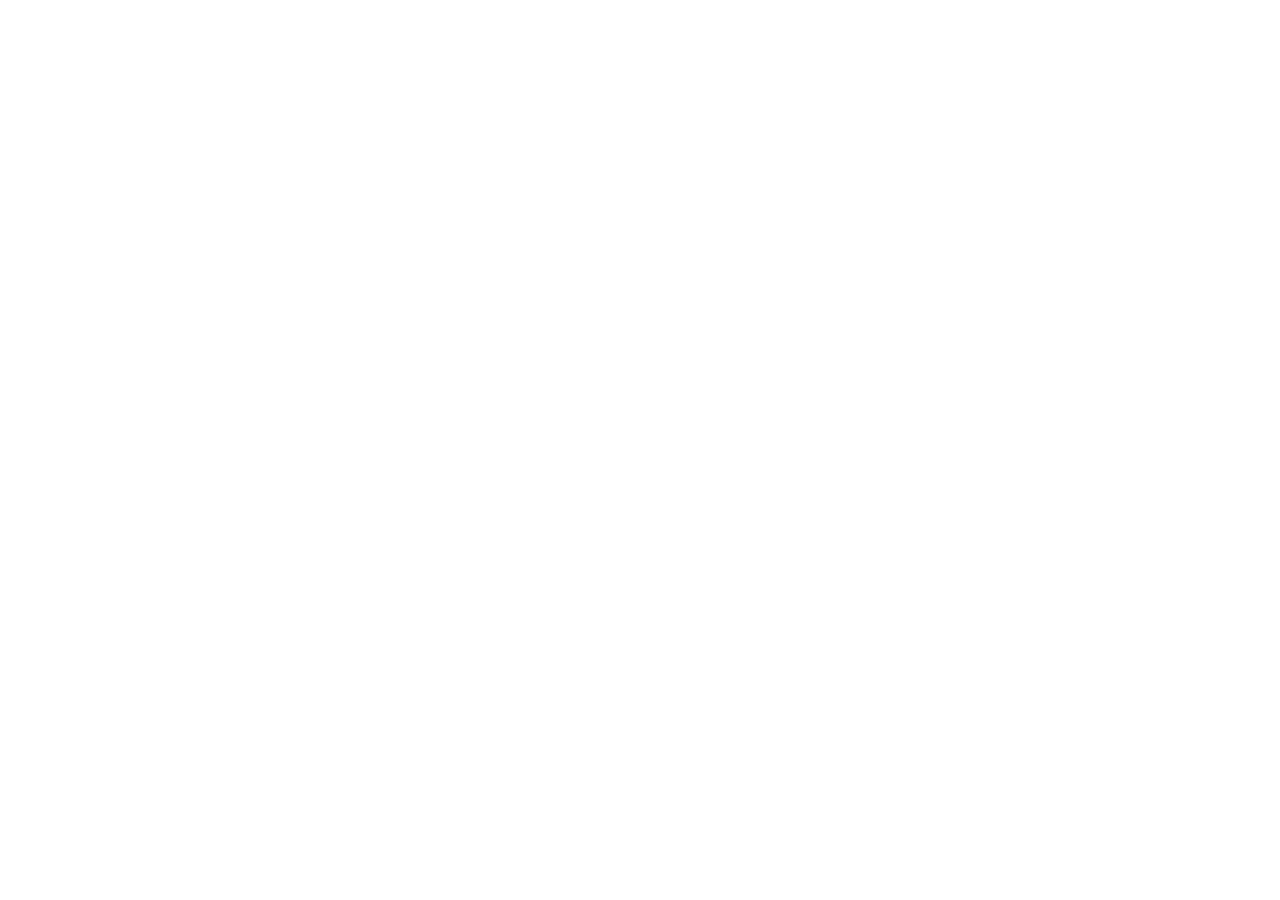
==== about.html @ 19d4cc26 "Init : création du dépôt, arborescence des fichiers et structures HTML de base" ====
<!DOCTYPE html>
<html lang="fr">
<head>
 <meta charset="UTF-8">
 <meta name="viewport" content="width=device-width, initial-scale=1.0">
 <title>AfriTalent — A Propos</title>
 <!-- Bootstrap 5 via CDN : feuille de style -->
 <link
href="https://cdn.jsdelivr.net/npm/bootstrap@5.3.0/dist/css/bootstrap.min.css"
rel="stylesheet">
 <!-- Votre feuille de style personnelle -->
 <link rel="stylesheet" href="css/style.css">
</head>
<body>
 <!-- Le contenu de la page sera ajoute ici -->
 <!-- Bootstrap 5 via CDN : script JavaScript -->
 <script
src="https://cdn.jsdelivr.net/npm/bootstrap@5.3.0/dist/js/bootstrap.bundle.min.js"
></script>
 <!-- Votre script JavaScript -->
 <script src="js/main.js"></script>
 </body>
</html>
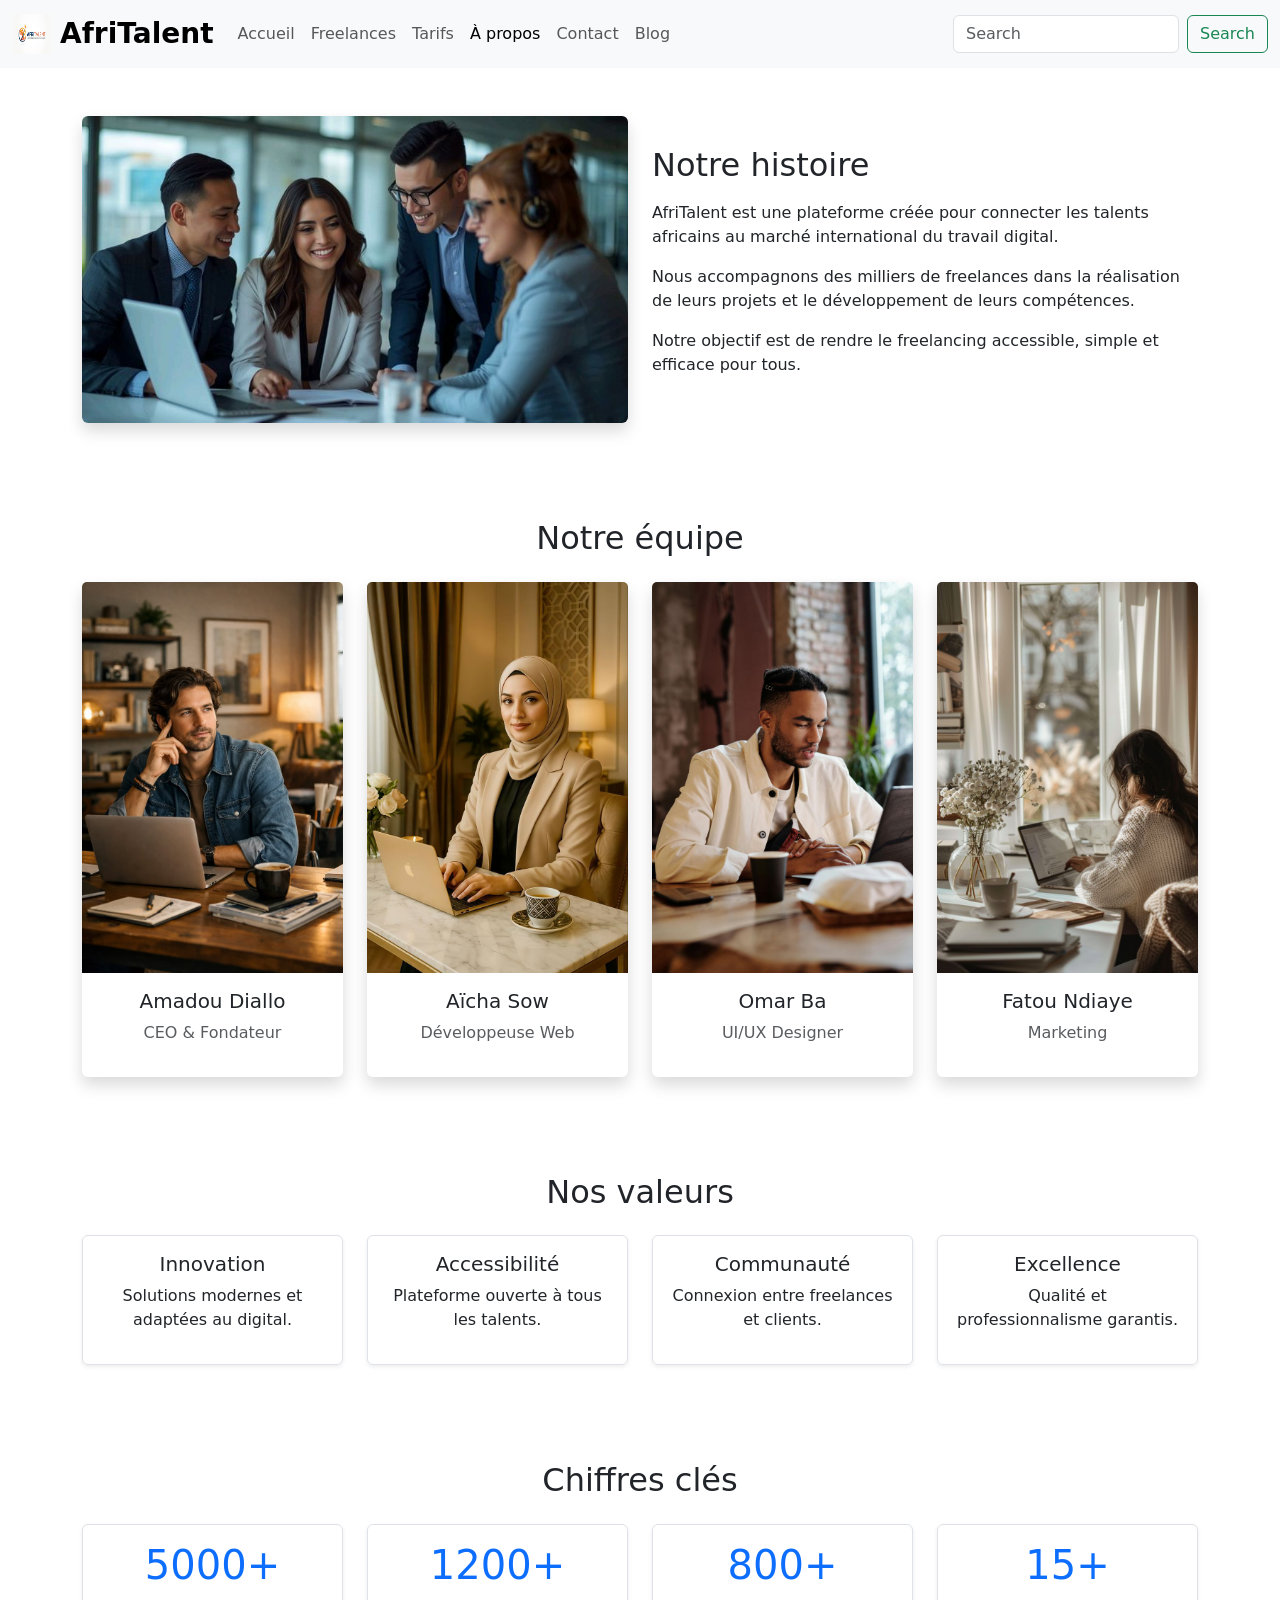
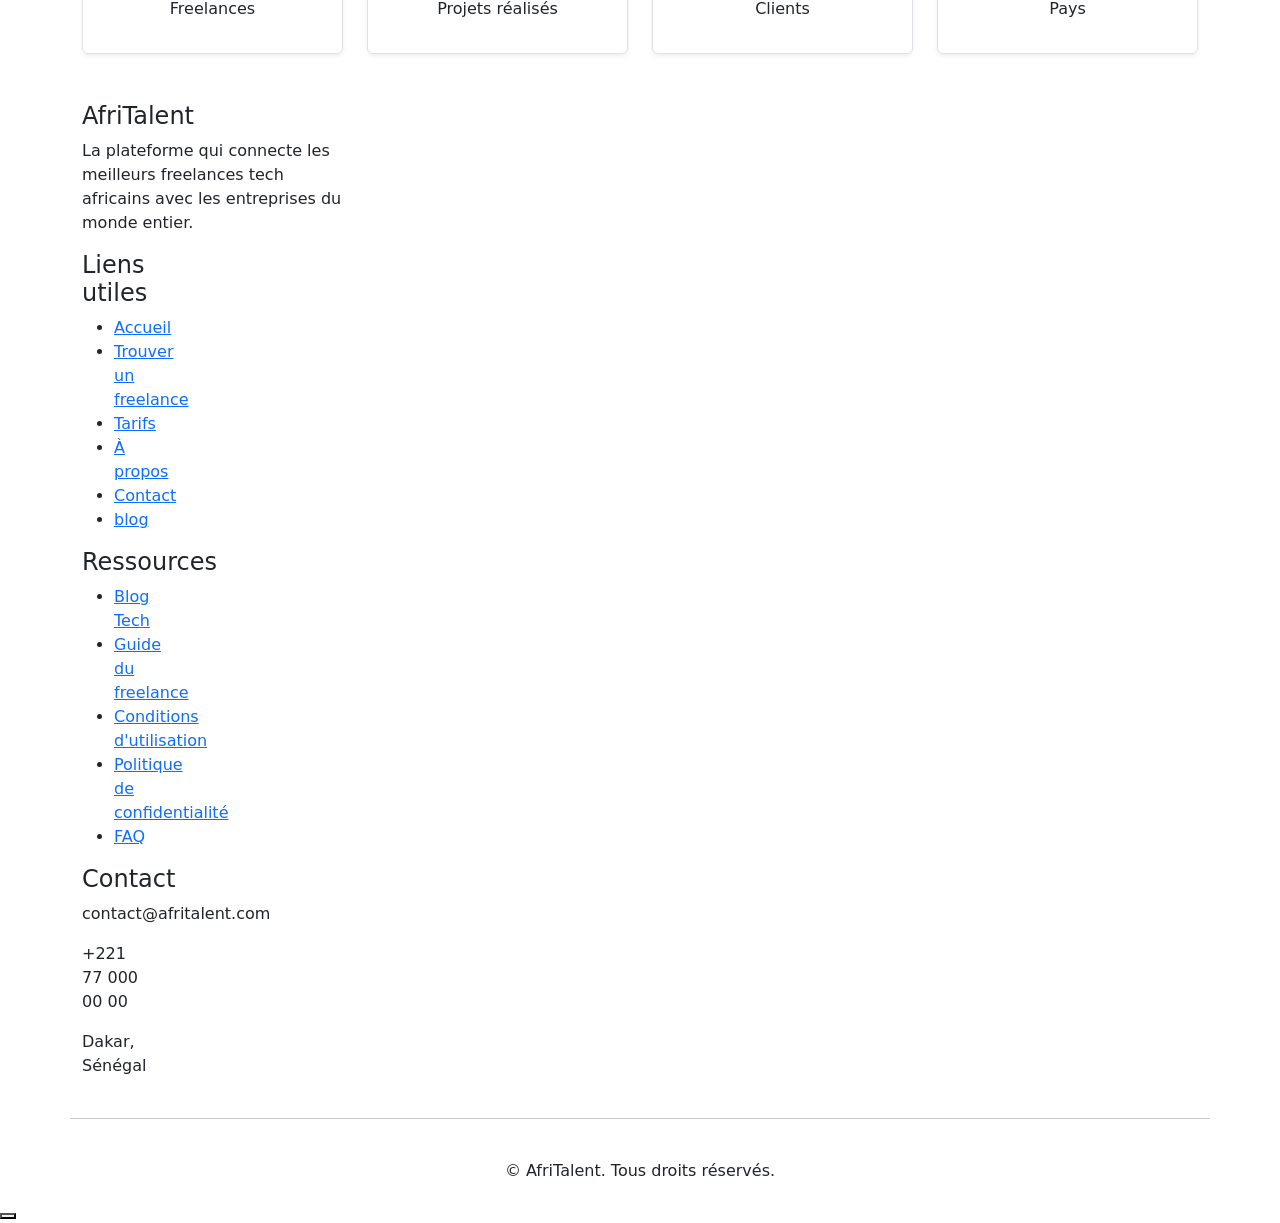
==== commit 4710027e: "HTML : structure complète des 6 pages avec sections et contenu texte" ====
--- a/about.html
+++ b/about.html
@@ -13,6 +13,390 @@
 </head>
 <body>
  <!-- Le contenu de la page sera ajoute ici -->
+<nav class="navbar navbar-expand-lg bg-body-tertiary">
+  <div class="container-fluid">
+   <a class="navbar-brand fw-bold fs-3 d-flex align-items-center" href="index.html">
+  <img src="images/logo1.png" alt="logo" width="40" height="40" class="me-2">
+  AfriTalent
+</a>
+
+    <button class="navbar-toggler" type="button" data-bs-toggle="collapse" data-bs-target="#navbarSupportedContent">
+      <span class="navbar-toggler-icon"></span>
+    </button>
+
+    <div class="collapse navbar-collapse" id="navbarSupportedContent">
+      <ul class="navbar-nav me-auto">
+
+        <li class="nav-item">
+          <a class="nav-link" href="index.html">Accueil</a>
+        </li>
+
+        <li class="nav-item">
+          <a class="nav-link" href="freelances.html">Freelances</a>
+        </li>
+
+        <li class="nav-item">
+          <a class="nav-link" href="tarifs.html">Tarifs</a>
+        </li>
+
+        <li class="nav-item">
+          <a class="nav-link active" href="about.html">À propos</a>
+        </li>
+
+        <li class="nav-item">
+          <a class="nav-link" href="contact.html">Contact</a>
+        </li>
+
+        <li class="nav-item">
+          <a class="nav-link" href="blog.html">Blog</a>
+        </li>
+
+      </ul>
+
+<form class="d-flex" role="search">
+        <input class="form-control me-2" type="search" placeholder="Search" aria-label="Search"/>
+        <button class="btn btn-outline-success" type="submit">Search</button>
+      </form>
+
+    </div>
+  </div>
+</nav>
+
+<main>
+<section class="container py-5">
+
+  <div class="row align-items-center g-4">
+
+    <div class="col-md-6">
+
+      <img src="images/histoire.jpg" class="img-fluid rounded shadow" alt="AfriTalent">
+
+    </div>
+
+    <div class="col-md-6">
+
+      <h2 class="mb-3">Notre histoire</h2>
+
+      <p>
+
+        AfriTalent est une plateforme créée pour connecter les talents africains
+
+        au marché international du travail digital.
+
+      </p>
+
+      <p>
+
+        Nous accompagnons des milliers de freelances dans la réalisation de leurs projets
+
+        et le développement de leurs compétences.
+
+      </p>
+
+      <p>
+
+        Notre objectif est de rendre le freelancing accessible, simple et efficace pour tous.
+
+      </p>
+
+    </div>
+
+  </div>
+
+</section>
+
+<!-- ================= ÉQUIPE ================= -->
+
+<section class="container py-5">
+
+  <h2 class="text-center mb-4">Notre équipe</h2>
+
+  <div class="row g-4">
+
+    <div class="col-md-3">
+
+      <div class="card shadow border-0 text-center">
+
+        <img src="images/equipe1.jpg" class="card-img-top">
+
+        <div class="card-body">
+
+          <h5>Amadou Diallo</h5>
+
+          <p class="text-muted">CEO & Fondateur</p>
+
+        </div>
+
+      </div>
+
+    </div>
+
+    <div class="col-md-3">
+
+      <div class="card shadow border-0 text-center">
+
+        <img src="images/equipe2.jpg" class="card-img-top">
+
+        <div class="card-body">
+
+          <h5>Aïcha Sow</h5>
+
+          <p class="text-muted">Développeuse Web</p>
+
+        </div>
+
+      </div>
+
+    </div>
+
+    <div class="col-md-3">
+
+      <div class="card shadow border-0 text-center">
+
+        <img src="images/equipe3.jpg" class="card-img-top">
+
+        <div class="card-body">
+
+          <h5>Omar Ba</h5>
+
+          <p class="text-muted">UI/UX Designer</p>
+
+        </div>
+
+      </div>
+
+    </div>
+
+    <div class="col-md-3">
+
+      <div class="card shadow border-0 text-center">
+
+        <img src="images/equipe4.jpg" class="card-img-top">
+
+        <div class="card-body">
+
+          <h5>Fatou Ndiaye</h5>
+
+          <p class="text-muted">Marketing</p>
+
+        </div>
+
+      </div>
+
+    </div>
+
+  </div>
+
+</section>
+
+<!-- ================= VALEURS ================= -->
+
+<section class="container py-5">
+
+  <h2 class="text-center mb-4">Nos valeurs</h2>
+
+  <div class="row g-4 text-center">
+
+    <div class="col-md-3">
+
+      <div class="p-3 border rounded shadow-sm">
+
+        <i class="bi bi-lightbulb fs-1 text-primary"></i>
+
+        <h5>Innovation</h5>
+
+        <p>Solutions modernes et adaptées au digital.</p>
+
+      </div>
+
+    </div>
+
+    <div class="col-md-3">
+
+      <div class="p-3 border rounded shadow-sm">
+
+        <i class="bi bi-globe fs-1 text-primary"></i>
+
+        <h5>Accessibilité</h5>
+
+        <p>Plateforme ouverte à tous les talents.</p>
+
+      </div>
+
+    </div>
+
+    <div class="col-md-3">
+
+      <div class="p-3 border rounded shadow-sm">
+
+        <i class="bi bi-people fs-1 text-primary"></i>
+
+        <h5>Communauté</h5>
+
+        <p>Connexion entre freelances et clients.</p>
+
+      </div>
+
+    </div>
+
+    <div class="col-md-3">
+
+      <div class="p-3 border rounded shadow-sm">
+
+        <i class="bi bi-award fs-1 text-primary"></i>
+
+        <h5>Excellence</h5>
+
+        <p>Qualité et professionnalisme garantis.</p>
+
+      </div>
+
+    </div>
+
+  </div>
+
+</section>
+
+<!-- ================= CHIFFRES CLÉS ================= -->
+
+<section class="container py-5">
+
+  <h2 class="text-center mb-4">Chiffres clés</h2>
+
+  <div class="row text-center g-4">
+
+    <div class="col-md-3">
+
+      <div class="p-3 border rounded shadow-sm">
+
+        <h1 class="text-primary">5000+</h1>
+
+        <p>Freelances</p>
+
+      </div>
+
+    </div>
+
+    <div class="col-md-3">
+
+      <div class="p-3 border rounded shadow-sm">
+
+        <h1 class="text-primary">1200+</h1>
+
+        <p>Projets réalisés</p>
+
+      </div>
+
+    </div>
+
+    <div class="col-md-3">
+
+      <div class="p-3 border rounded shadow-sm">
+
+        <h1 class="text-primary">800+</h1>
+
+        <p>Clients</p>
+
+      </div>
+
+    </div>
+
+    <div class="col-md-3">
+
+      <div class="p-3 border rounded shadow-sm">
+
+        <h1 class="text-primary">15+</h1>
+
+        <p>Pays</p>
+
+      </div>
+
+    </div>
+
+  </div>
+
+</section>
+
+</main>
+
+<!-- ========== FOOTER ========== -->
+  <footer class="site-footer" role="contentinfo">
+    <div class="container">
+      <div class="row g-4">
+
+        <!-- Colonne 1 : À propos -->
+        <div class="col-12 col-md-6 col-lg-3">
+          <h4 class="footer-title"><i class="bi bi-lightning-charge-fill"></i> AfriTalent</h4>
+          <p class="footer-text">La plateforme qui connecte les meilleurs freelances tech africains avec les entreprises du monde entier.</p>
+          <div class="social-icons">
+           <div class="social-icons">
+
+            <a href="https://www.linkedin.com" target="_blank">
+              <i class="bi bi-linkedin"></i>
+            </a>
+           <a href="https://twitter.com" target="_blank">
+             <i class="bi bi-twitter-x"></i>
+           </a>
+            <a href="https://www.instagram.com" target="_blank">
+              <i class="bi bi-instagram"></i>
+            </a>
+           <a href="https://www.facebook.com" target="_blank">
+             <i class="bi bi-facebook"></i>
+           </a>
+           </div>
+        </div>
+
+        <!-- Colonne 2 : Liens utiles -->
+        <div class="col-6 col-md-3 col-lg-3">
+          <h4 class="footer-title">Liens utiles</h4>
+          <ul class="footer-links">
+            <li><a href="index.html">Accueil</a></li>
+            <li><a href="freelances.html">Trouver un freelance</a></li>
+            <li><a href="tarifs.html">Tarifs</a></li>
+            <li><a href="about.html">À propos</a></li>
+            <li><a href="contact.html">Contact</a></li>
+            <li><a href="blog.html">blog</a></li>
+          </ul>
+        </div>
+
+        <!-- Colonne 3 : Ressources -->
+        <div class="col-6 col-md-3 col-lg-3">
+          <h4 class="footer-title">Ressources</h4>
+          <ul class="footer-links">
+            <li><a href="#">Blog Tech</a></li>
+            <li><a href="#">Guide du freelance</a></li>
+            <li><a href="#">Conditions d'utilisation</a></li>
+            <li><a href="#">Politique de confidentialité</a></li>
+            <li><a href="#">FAQ</a></li>
+          </ul>
+        </div>
+
+        <!-- Colonne 4 : Contact -->
+        <div class="col-12 col-md-6 col-lg-3">
+          <h4 class="footer-title">Contact</h4>
+          <address class="footer-text" style="font-style: normal;">
+            <p><i class="bi bi-envelope-fill"></i> contact@afritalent.com</p>
+            <p><i class="bi bi-telephone-fill"></i> +221 77 000 00 00</p>
+            <p><i class="bi bi-geo-alt-fill"></i> Dakar, Sénégal</p>
+          </address>
+        </div>
+
+      </div>
+
+      <!-- Copyright dynamique (année via JavaScript) -->
+      <hr class="footer-hr" />
+      <p class="footer-copy text-center">
+        &copy; <span id="currentYear"></span> AfriTalent. Tous droits réservés.
+      </p>
+
+    </div>
+  </footer>
+
+
+  <!-- Bouton retour en haut -->
+  <button id="backToTop" aria-label="Retourner en haut de la page" title="Haut de page">
+    <i class="bi bi-arrow-up-short"></i>
+  </button>
  <!-- Bootstrap 5 via CDN : script JavaScript -->
  <script
 src="https://cdn.jsdelivr.net/npm/bootstrap@5.3.0/dist/js/bootstrap.bundle.min.js"
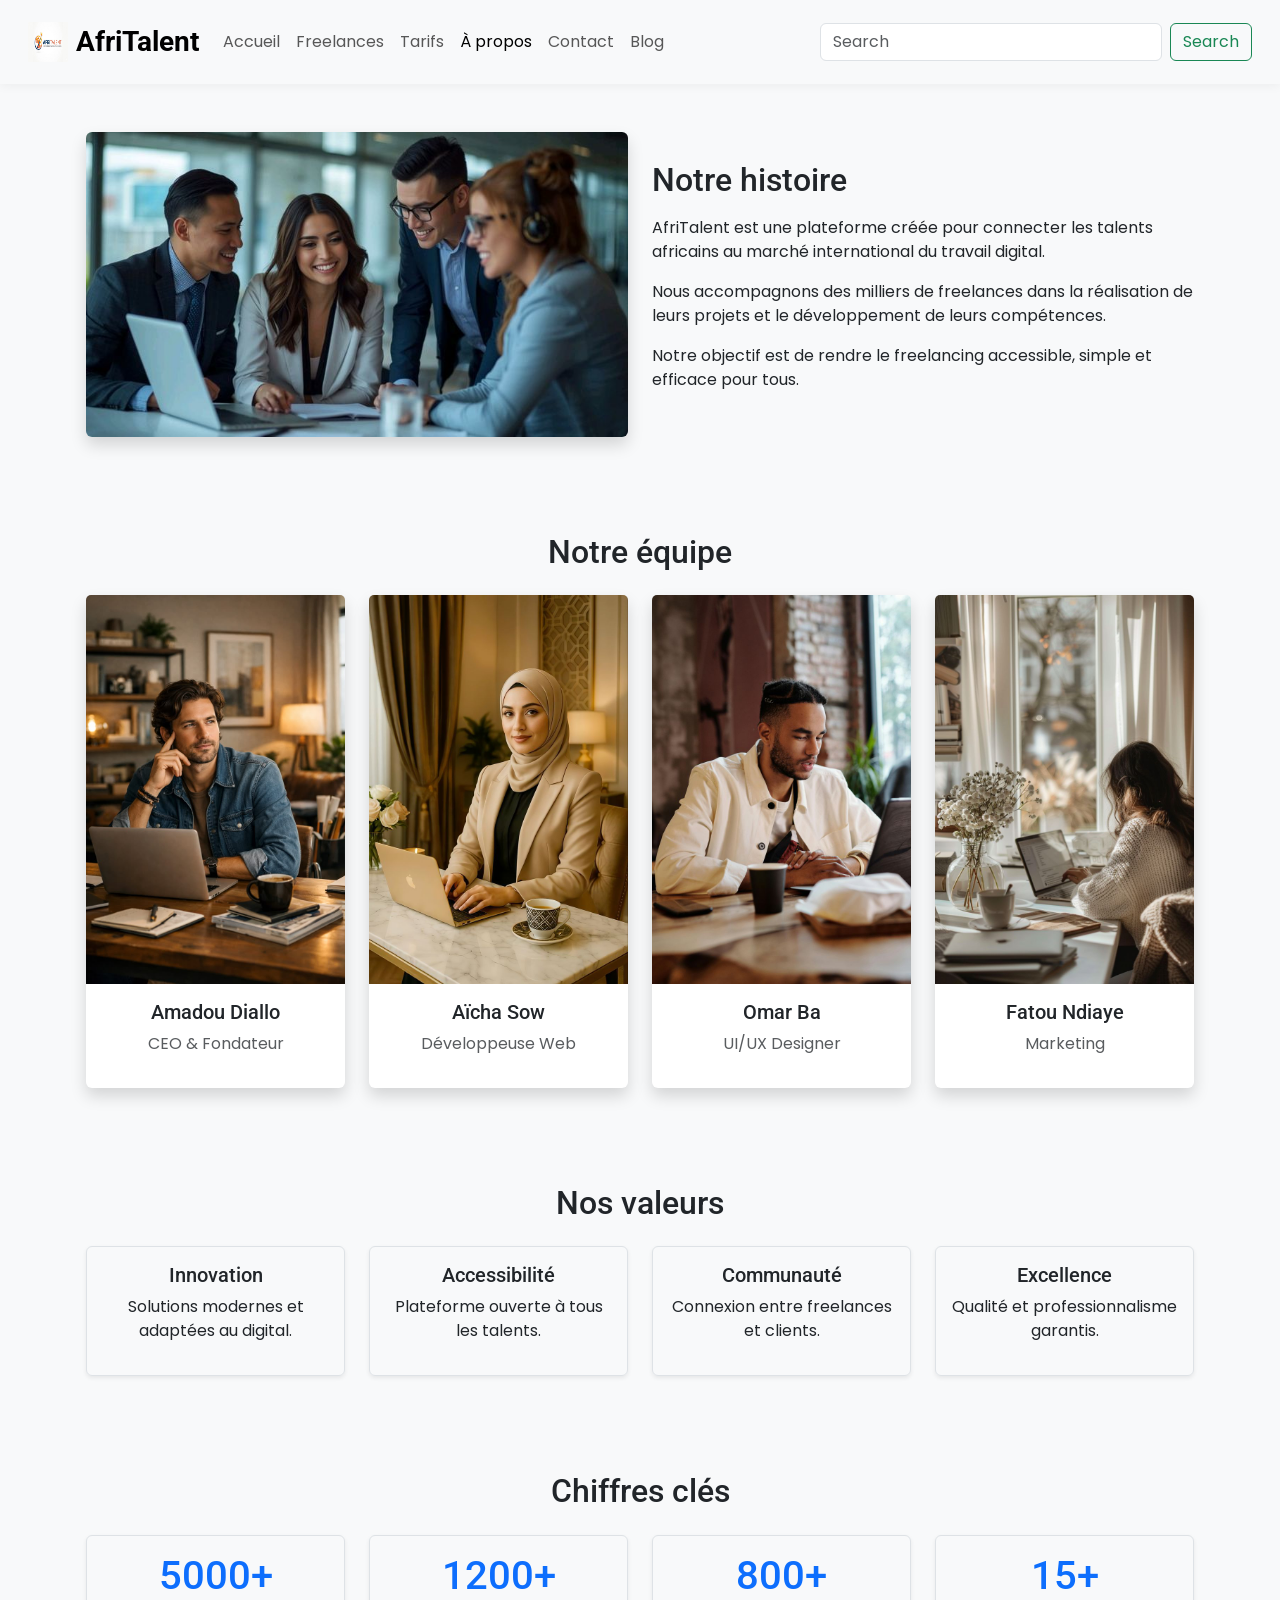
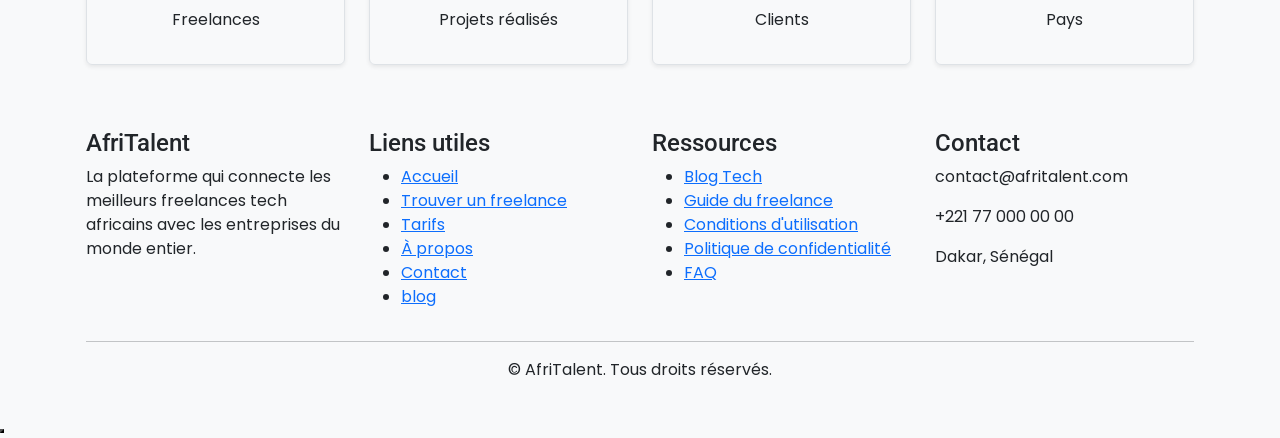
==== commit 7552065e: "Commit 4 : CSS Bento Grid, sections hero et catégories, effets hover" ====
--- a/about.html
+++ b/about.html
@@ -319,8 +319,8 @@
 
 </main>
 
-<!-- ========== FOOTER ========== -->
-  <footer class="site-footer" role="contentinfo">
+<!-- FOOTER -->
+<footer class="site-footer" role="contentinfo">
     <div class="container">
       <div class="row g-4">
 
@@ -329,21 +329,19 @@
           <h4 class="footer-title"><i class="bi bi-lightning-charge-fill"></i> AfriTalent</h4>
           <p class="footer-text">La plateforme qui connecte les meilleurs freelances tech africains avec les entreprises du monde entier.</p>
           <div class="social-icons">
-           <div class="social-icons">
-
-            <a href="https://www.linkedin.com" target="_blank">
-              <i class="bi bi-linkedin"></i>
-            </a>
-           <a href="https://twitter.com" target="_blank">
-             <i class="bi bi-twitter-x"></i>
-           </a>
-            <a href="https://www.instagram.com" target="_blank">
-              <i class="bi bi-instagram"></i>
-            </a>
-           <a href="https://www.facebook.com" target="_blank">
-             <i class="bi bi-facebook"></i>
-           </a>
-           </div>
+         <a href="https://www.linkedin.com" target="_blank">
+           <i class="bi bi-linkedin"></i>
+         </a>
+         <a href="https://twitter.com" target="_blank">
+           <i class="bi bi-twitter-x"></i>
+        </a>
+        <a href="https://www.instagram.com" target="_blank">
+          <i class="bi bi-instagram"></i>
+        </a>
+        <a href="https://www.facebook.com" target="_blank">
+          <i class="bi bi-facebook"></i>
+        </a>
+       </div>
         </div>
 
         <!-- Colonne 2 : Liens utiles -->
@@ -391,7 +389,7 @@
 
     </div>
   </footer>
-
+  
 
   <!-- Bouton retour en haut -->
   <button id="backToTop" aria-label="Retourner en haut de la page" title="Haut de page">
@@ -402,6 +400,6 @@
 src="https://cdn.jsdelivr.net/npm/bootstrap@5.3.0/dist/js/bootstrap.bundle.min.js"
 ></script>
  <!-- Votre script JavaScript -->
- <script src="js/main.js"></script>
+ <script src="js/man.js"></script>
  </body>
-</html>+ </html>
--- a/css/style.css
+++ b/css/style.css
@@ -0,0 +1,167 @@
+/*  commit 3 */
+/* google fonts*/
+@import url('https://fonts.googleapis.com/css2?family=Poppins:wght@400;600&family=Roboto:wght@400;700&display=swap');
+
+
+/* RESET CSS */
+* {
+  margin: 0;
+  padding: 0;
+  box-sizing: border-box;
+}
+
+
+/* VARIABLES CSS (:root) */
+:root {
+
+  /* Couleurs */
+  --primary-color: #0d6efd;
+  --secondary-color: #6c757d;
+  --dark-color: #212529;
+  --light-color: #f8f9fa;
+  --accent-color: #198754;
+  --text-muted: #6c757d;
+
+  /* Polices */
+  --font-main: 'Poppins', sans-serif;
+  --font-title: 'Roboto', sans-serif;
+
+  /* Espacements */
+  --spacing-sm: 8px;
+  --spacing-md: 16px;
+  --spacing-lg: 32px;
+}
+
+
+/*  STYLE DE BASE */
+body {
+  font-family: var(--font-main);
+  background-color: var(--light-color);
+  color: var(--dark-color);
+}
+
+
+/* TYPOGRAPHIE */
+h1, h2, h3, h4, h5 {
+  font-family: var(--font-title);
+}
+
+
+/* LAYOUT GENERAL */
+.container {
+  padding: var(--spacing-md);
+}
+
+
+/* STYLE DE BASE  */
+.navbar {
+  padding: var(--spacing-md);
+  background-color: white;
+  box-shadow: 0 2px 10px rgba(0,0,0,0.05);
+}
+
+.navbar-brand {
+  font-weight: bold;
+  font-family: var(--font-title);
+}
+
+/*commit 4 */
+/* SECTION HERO */
+
+.hero {
+  height: 100vh;
+  position: relative;
+  display: flex;
+  justify-content: center;
+  align-items: center;
+  text-align: center;
+  color: white;
+  overflow: hidden;
+}
+
+.hero img {
+  position: absolute;
+  inset: 0;
+  width: 100%;
+  height: 100%;
+  object-fit: cover;
+}
+
+.hero-overlay {
+  position: absolute;
+  inset: 0;
+  background: rgba(0,0,0,0.5);
+}
+
+
+/* BENTO GRID */
+
+.bento-grid {
+  display: grid;
+  grid-template-columns: 2fr 1fr 1fr;
+  gap: 20px;
+}
+
+.bento-card {
+  background: white;
+  border: 1px solid #eee;
+  border-radius: 20px;
+  padding: 30px;
+  text-align: center;
+  transition: all 0.3s ease;
+  box-sizing: border-box;
+}
+
+.bento-card:hover {
+  transform: translateY(-8px);
+  box-shadow: 0 15px 35px rgba(0,0,0,0.12);
+}
+
+
+/*  LES CARTES  DE BENTO */
+
+.card-1 {
+  min-height: 350px;
+}
+
+.card-2,
+.card-3 {
+  min-height: 350px;
+}
+
+.card-4 {
+  grid-column: span 3;
+  min-height: 180px;
+  display: flex;
+  flex-direction: column;
+  justify-content: center;
+}
+
+
+/* SERVICES */
+
+.service-card {
+  background: #f5f5f5;
+  padding: 20px;
+  border-radius: 10px;
+  transition: all 0.3s ease;
+  text-align: center;
+}
+
+.service-card:hover {
+  transform: translateY(-8px);
+  box-shadow: 0 10px 25px rgba(0,0,0,0.15);
+}
+
+
+/* CAROUSEL TÉMOIGNAGES */
+
+.carousel-item {
+  text-align: center;
+  padding: 20px;
+}
+
+.carousel-item img {
+  border-radius: 50%;
+  object-fit: cover;
+}
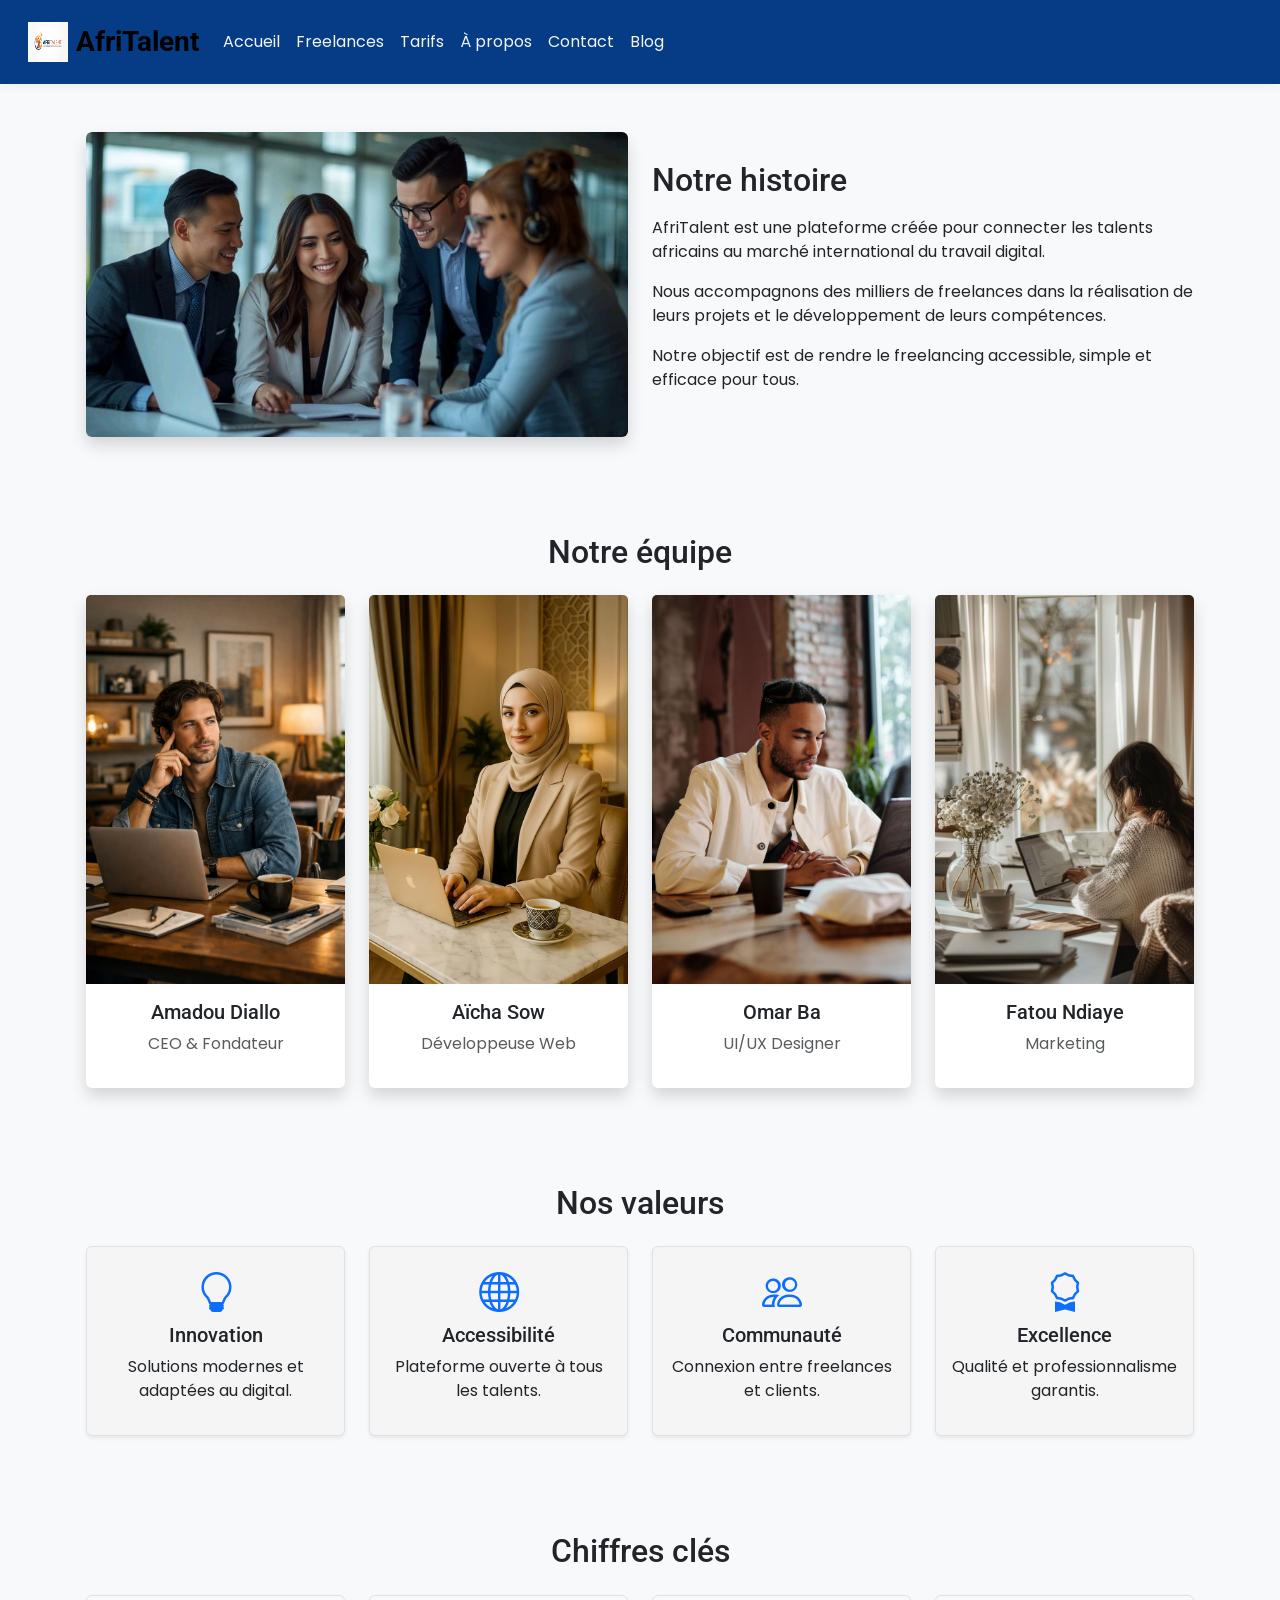
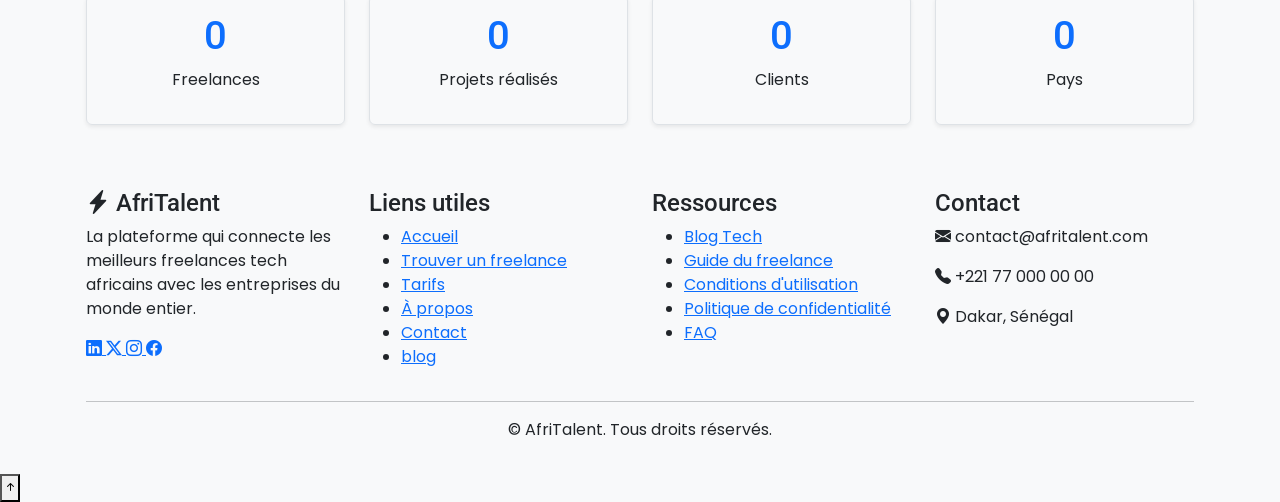
==== commit c33412e9: "COMMIT 4 : CSS - Bento Grid, sections hero et catégories, effets hover" ====
--- a/about.html
+++ b/about.html
@@ -10,6 +10,7 @@
 rel="stylesheet">
  <!-- Votre feuille de style personnelle -->
  <link rel="stylesheet" href="css/style.css">
+ <link rel="stylesheet" href="https://cdn.jsdelivr.net/npm/bootstrap-icons@1.11.3/font/bootstrap-icons.min.css">
 </head>
 <body>
  <!-- Le contenu de la page sera ajoute ici -->
@@ -53,10 +54,7 @@
 
       </ul>
 
-<form class="d-flex" role="search">
-        <input class="form-control me-2" type="search" placeholder="Search" aria-label="Search"/>
-        <button class="btn btn-outline-success" type="submit">Search</button>
-      </form>
+      
 
     </div>
   </div>
@@ -105,7 +103,7 @@
 
 </section>
 
-<!-- ================= ÉQUIPE ================= -->
+<!-- ÉQUIPE -->
 
 <section class="container py-5">
 
@@ -189,7 +187,7 @@
 
 </section>
 
-<!-- ================= VALEURS ================= -->
+<!--  VALEURS  -->
 
 <section class="container py-5">
 
@@ -199,13 +197,79 @@
 
     <div class="col-md-3">
 
+      <div class="value-card p-3 border rounded shadow-sm">
+
+        <i class="bi bi-lightbulb fs-1 text-primary"></i>
+
+        <h5>Innovation</h5>
+
+        <p>Solutions modernes et adaptées au digital.</p>
+
+      </div>
+
+    </div>
+
+    <div class="col-md-3">
+
+      <div class="value-card p-3 border rounded shadow-sm">
+
+        <i class="bi bi-globe fs-1 text-primary"></i>
+
+        <h5>Accessibilité</h5>
+
+        <p>Plateforme ouverte à tous les talents.</p>
+
+      </div>
+
+    </div>
+
+    <div class="col-md-3">
+
+      <div class="value-card p-3 border rounded shadow-sm">
+
+        <i class="bi bi-people fs-1 text-primary"></i>
+
+        <h5>Communauté</h5>
+
+        <p>Connexion entre freelances et clients.</p>
+
+      </div>
+
+    </div>
+
+    <div class="col-md-3">
+
+     <div class="value-card p-3 border rounded shadow-sm">
+
+        <i class="bi bi-award fs-1 text-primary"></i>
+
+        <h5>Excellence</h5>
+
+        <p>Qualité et professionnalisme garantis.</p>
+
+      </div>
+
+    </div>
+
+  </div>
+
+</section>
+
+<!-- CHIFFRES CLÉS  -->
+
+<section class="container py-5">
+
+  <h2 class="text-center mb-4">Chiffres clés</h2>
+
+  <div class="row text-center g-4">
+
+    <div class="col-md-3">
+
       <div class="p-3 border rounded shadow-sm">
 
-        <i class="bi bi-lightbulb fs-1 text-primary"></i>
-
-        <h5>Innovation</h5>
-
-        <p>Solutions modernes et adaptées au digital.</p>
+        <h1 class="text-primary counter" data-target="5000">0</h1>
+
+        <p>Freelances</p>
 
       </div>
 
@@ -215,11 +279,9 @@
 
       <div class="p-3 border rounded shadow-sm">
 
-        <i class="bi bi-globe fs-1 text-primary"></i>
-
-        <h5>Accessibilité</h5>
-
-        <p>Plateforme ouverte à tous les talents.</p>
+        <h1 class="text-primary counter" data-target="1200">0</h1>
+
+        <p>Projets réalisés</p>
 
       </div>
 
@@ -229,11 +291,9 @@
 
       <div class="p-3 border rounded shadow-sm">
 
-        <i class="bi bi-people fs-1 text-primary"></i>
-
-        <h5>Communauté</h5>
-
-        <p>Connexion entre freelances et clients.</p>
+        <h1 class="text-primary counter" data-target="800">0</h1>
+
+        <p>Clients</p>
 
       </div>
 
@@ -243,69 +303,7 @@
 
       <div class="p-3 border rounded shadow-sm">
 
-        <i class="bi bi-award fs-1 text-primary"></i>
-
-        <h5>Excellence</h5>
-
-        <p>Qualité et professionnalisme garantis.</p>
-
-      </div>
-
-    </div>
-
-  </div>
-
-</section>
-
-<!-- ================= CHIFFRES CLÉS ================= -->
-
-<section class="container py-5">
-
-  <h2 class="text-center mb-4">Chiffres clés</h2>
-
-  <div class="row text-center g-4">
-
-    <div class="col-md-3">
-
-      <div class="p-3 border rounded shadow-sm">
-
-        <h1 class="text-primary">5000+</h1>
-
-        <p>Freelances</p>
-
-      </div>
-
-    </div>
-
-    <div class="col-md-3">
-
-      <div class="p-3 border rounded shadow-sm">
-
-        <h1 class="text-primary">1200+</h1>
-
-        <p>Projets réalisés</p>
-
-      </div>
-
-    </div>
-
-    <div class="col-md-3">
-
-      <div class="p-3 border rounded shadow-sm">
-
-        <h1 class="text-primary">800+</h1>
-
-        <p>Clients</p>
-
-      </div>
-
-    </div>
-
-    <div class="col-md-3">
-
-      <div class="p-3 border rounded shadow-sm">
-
-        <h1 class="text-primary">15+</h1>
+        <h1 class="text-primary counter" data-target="80">0</h1>
 
         <p>Pays</p>
 
--- a/css/style.css
+++ b/css/style.css
@@ -103,18 +103,20 @@
 }
 
 .bento-card {
-  background: white;
+  background: #f5f5f5;
   border: 1px solid #eee;
   border-radius: 20px;
   padding: 30px;
   text-align: center;
   transition: all 0.3s ease;
-  box-sizing: border-box;
-}
+  box-shadow: 0 0 0 transparent;
+}
+
 
 .bento-card:hover {
-  transform: translateY(-8px);
-  box-shadow: 0 15px 35px rgba(0,0,0,0.12);
+  border: 2px solid #2585F0;
+  box-shadow: 0 0 20px rgba(37, 133, 240, 0.5);
+  background-color: rgba(37, 133, 240, 0.08);
 }
 
 
@@ -148,9 +150,9 @@
   text-align: center;
 }
 
-.service-card:hover {
-  transform: translateY(-8px);
-  box-shadow: 0 10px 25px rgba(0,0,0,0.15);
+ .service-card:hover {
+  border: 2px solid #2585F0;
+  box-shadow: 0 0 15px #2585F0;
 }
 
 
@@ -164,4 +166,63 @@
 .carousel-item img {
   border-radius: 50%;
   object-fit: cover;
+}
+
+
+.card {
+    transition: 0.3s;
+}
+ .card:hover {
+  border: 2px solid #2585F0;
+  box-shadow: 0 0 15px #2585F0;
+  background-color: rgba(37, 133, 240, 0.2);
+}
+/*l'entete*/
+ .hero {
+    height: 100vh;
+    position: relative;
+}
+.hero .row {
+    position: absolute;
+    bottom: -200px;  /* descendre plus bas */
+    left: 0;
+    right: 0;
+}
+
+
+.navbar {
+  background-color: #063b86 !important;
+}
+
+.navbar .nav-link {
+  color: #f3f4f6 !important;
+}
+
+.navbar .nav-link:hover {
+  color: #0dcaf0 !important;
+}
+/*bouton*/
+body .btn-primary {
+  background-color: #2563eb;
+  border: 1px solid #2563eb;
+  color: #ffffff;
+}
+
+body .btn-primary:hover {
+  background-color: #1d4ed8;
+  border-color: #1d4ed8;
+}
+
+/* a propos*/
+
+.value-card {
+  background: #f5f5f5;
+  transition: all 0.3s ease;
+}
+
+.value-card:hover {
+  transform: translateY(-5px);
+  background-color: #7fb6f6;
+  border: 1px solid #7cb8fd !important;
+  box-shadow: 0 0 15px rgba(78, 130, 194, 0.3) !important;
 }
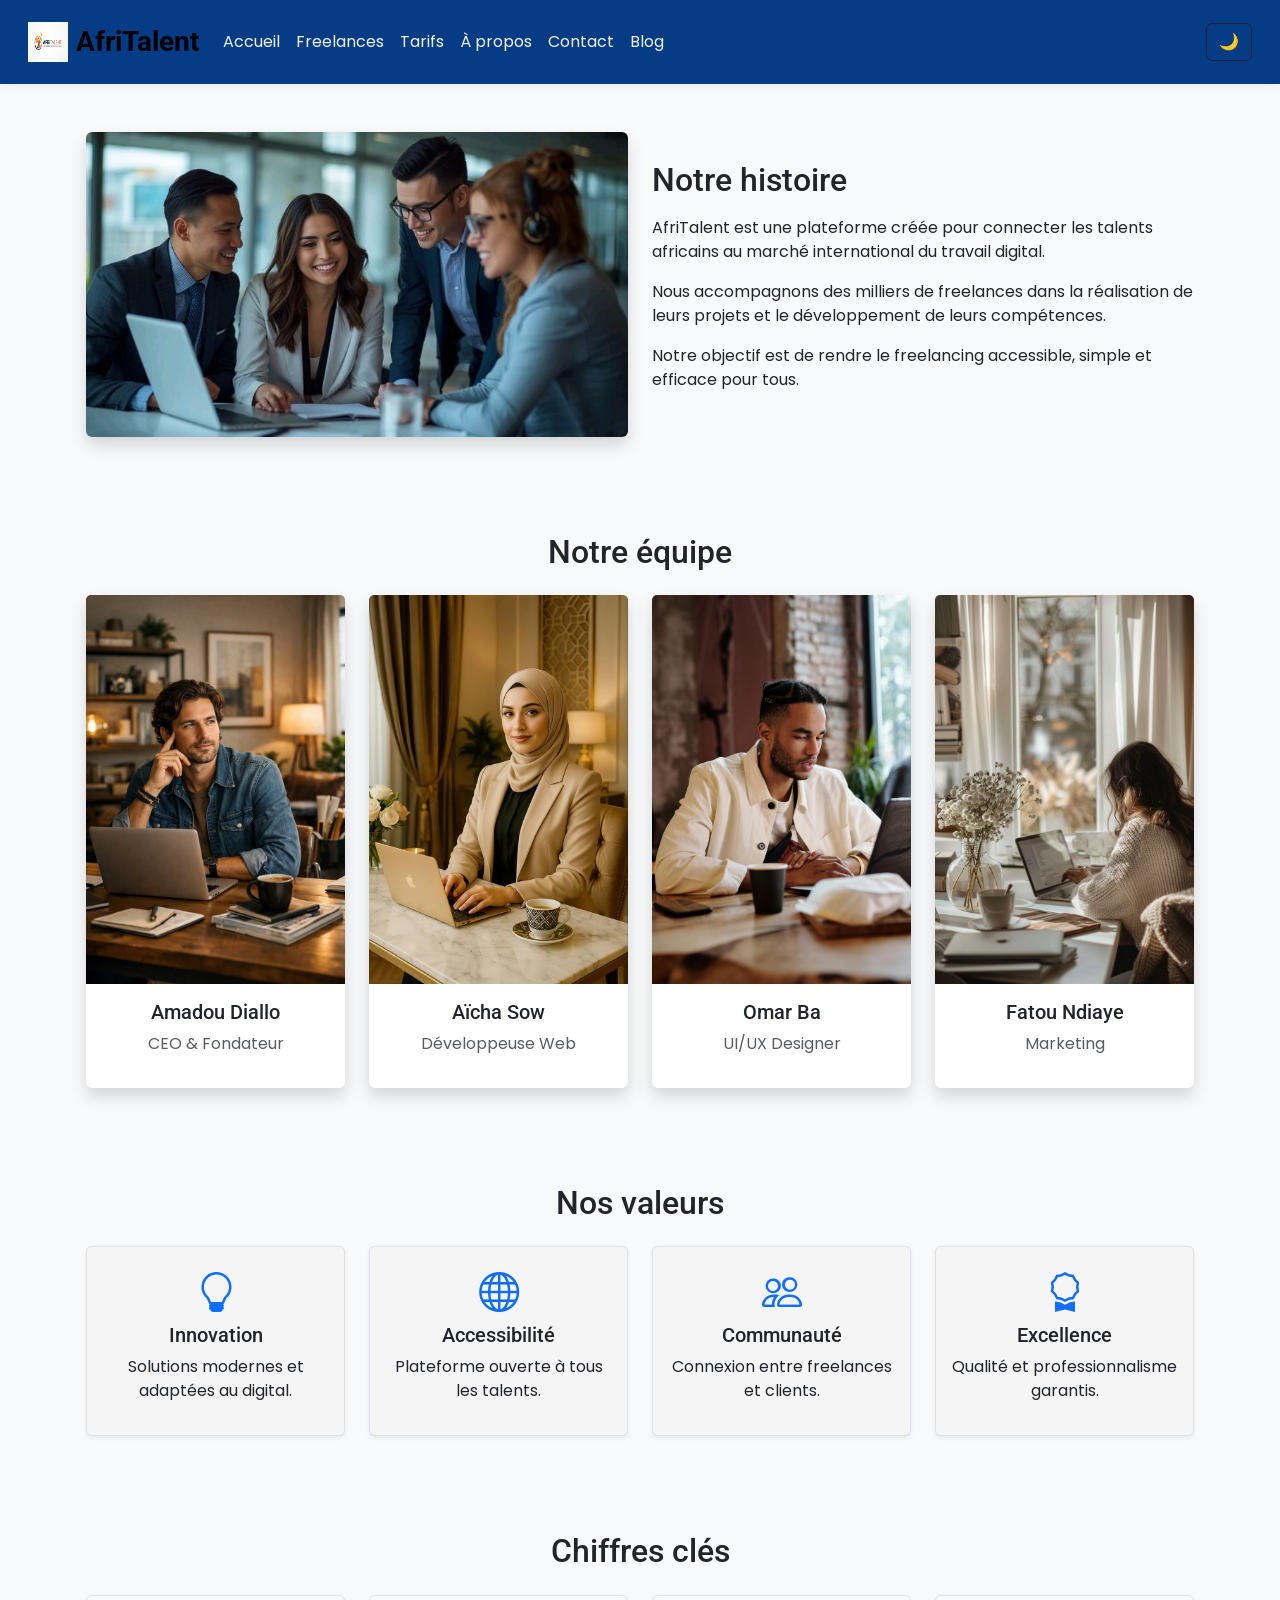
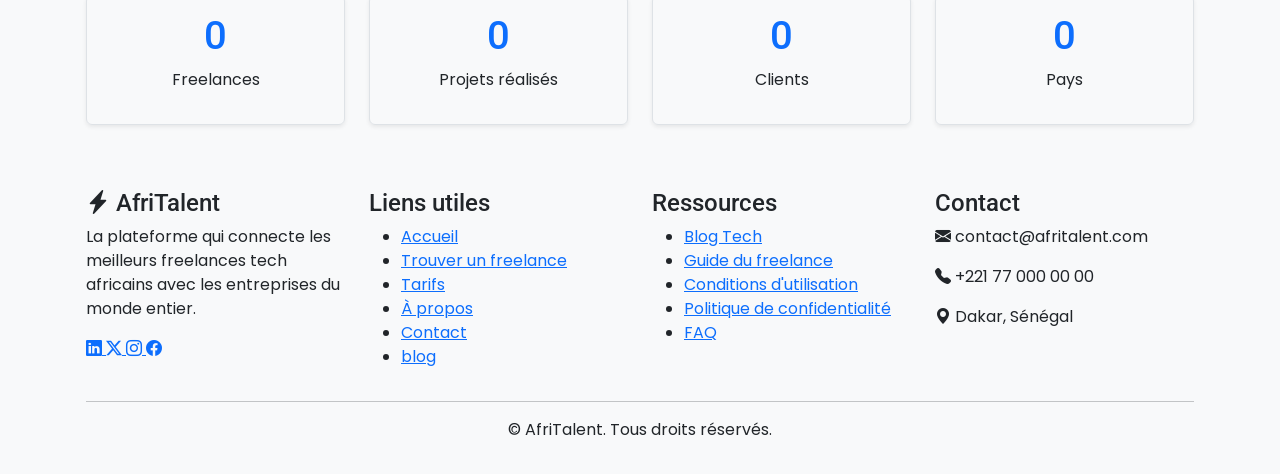
==== commit b927ad00: "COMMIT 6 : JS : dark mode avec localStorage, navbar dynamique au scroll" ====
--- a/about.html
+++ b/about.html
@@ -54,6 +54,10 @@
 
       </ul>
 
+      <button id="darkToggle" class="btn btn-outline-dark">
+  🌙
+</button>
+
       
 
     </div>
--- a/css/style.css
+++ b/css/style.css
@@ -225,4 +225,112 @@
   background-color: #7fb6f6;
   border: 1px solid #7cb8fd !important;
   box-shadow: 0 0 15px rgba(78, 130, 194, 0.3) !important;
-}+}
+
+/* COMMIT 5  */
+
+/* TABLETTE (768px) */
+@media (max-width: 768px) {
+
+  .navbar-nav {
+    text-align: center;
+  }
+
+  .hero h1 {
+    font-size: 2rem;
+  }
+
+  .hero p {
+    font-size: 1rem;
+  }
+
+  .card img,
+  .service-card img {
+    height: 300px;
+    object-fit: cover;
+  }
+
+  .site-footer {
+    text-align: center;
+  }
+
+  main .container {
+    padding: 0 15px;
+  }
+}
+
+
+/* MOBILE (576px) */
+@media (max-width: 576px) {
+
+  .hero {
+    padding: 3rem 1rem;
+  }
+
+  .hero h1 {
+    font-size: 1.5rem;
+  }
+
+  .hero p {
+    font-size: 0.9rem;
+  }
+
+  .card img,
+  .service-card img {
+    height: 250px;
+    object-fit: cover;
+  }
+
+  .btn {
+    display: block;
+    width: 100%;
+  }
+}
+
+
+/* DESKTOP (1200px+) */
+@media (min-width: 1200px) {
+
+  .hero h1 {
+    font-size: 4rem;
+  }
+
+  .hero p {
+    font-size: 1.2rem;
+  }
+
+  .container {
+    max-width: 1140px;
+    margin: auto;
+  }
+}
+
+/* commit 6
+/* NAVBAR scroll */
+.navbar {
+  transition: 0.3s;
+}
+
+.navbar-scrolled {
+  background: white;
+  box-shadow: 0 2px 10px rgba(0,0,0,0.1);
+}
+
+/* DARK MODE */
+body.dark {
+  background: #121212;
+  color: white;
+}
+.position-fixed {
+  z-index: 9999;
+}
+
+/* bouton retour en haut */
+#backToTop {
+  position: fixed;
+  bottom: 20px;
+  right: 20px;
+  display: none;
+}
+
+
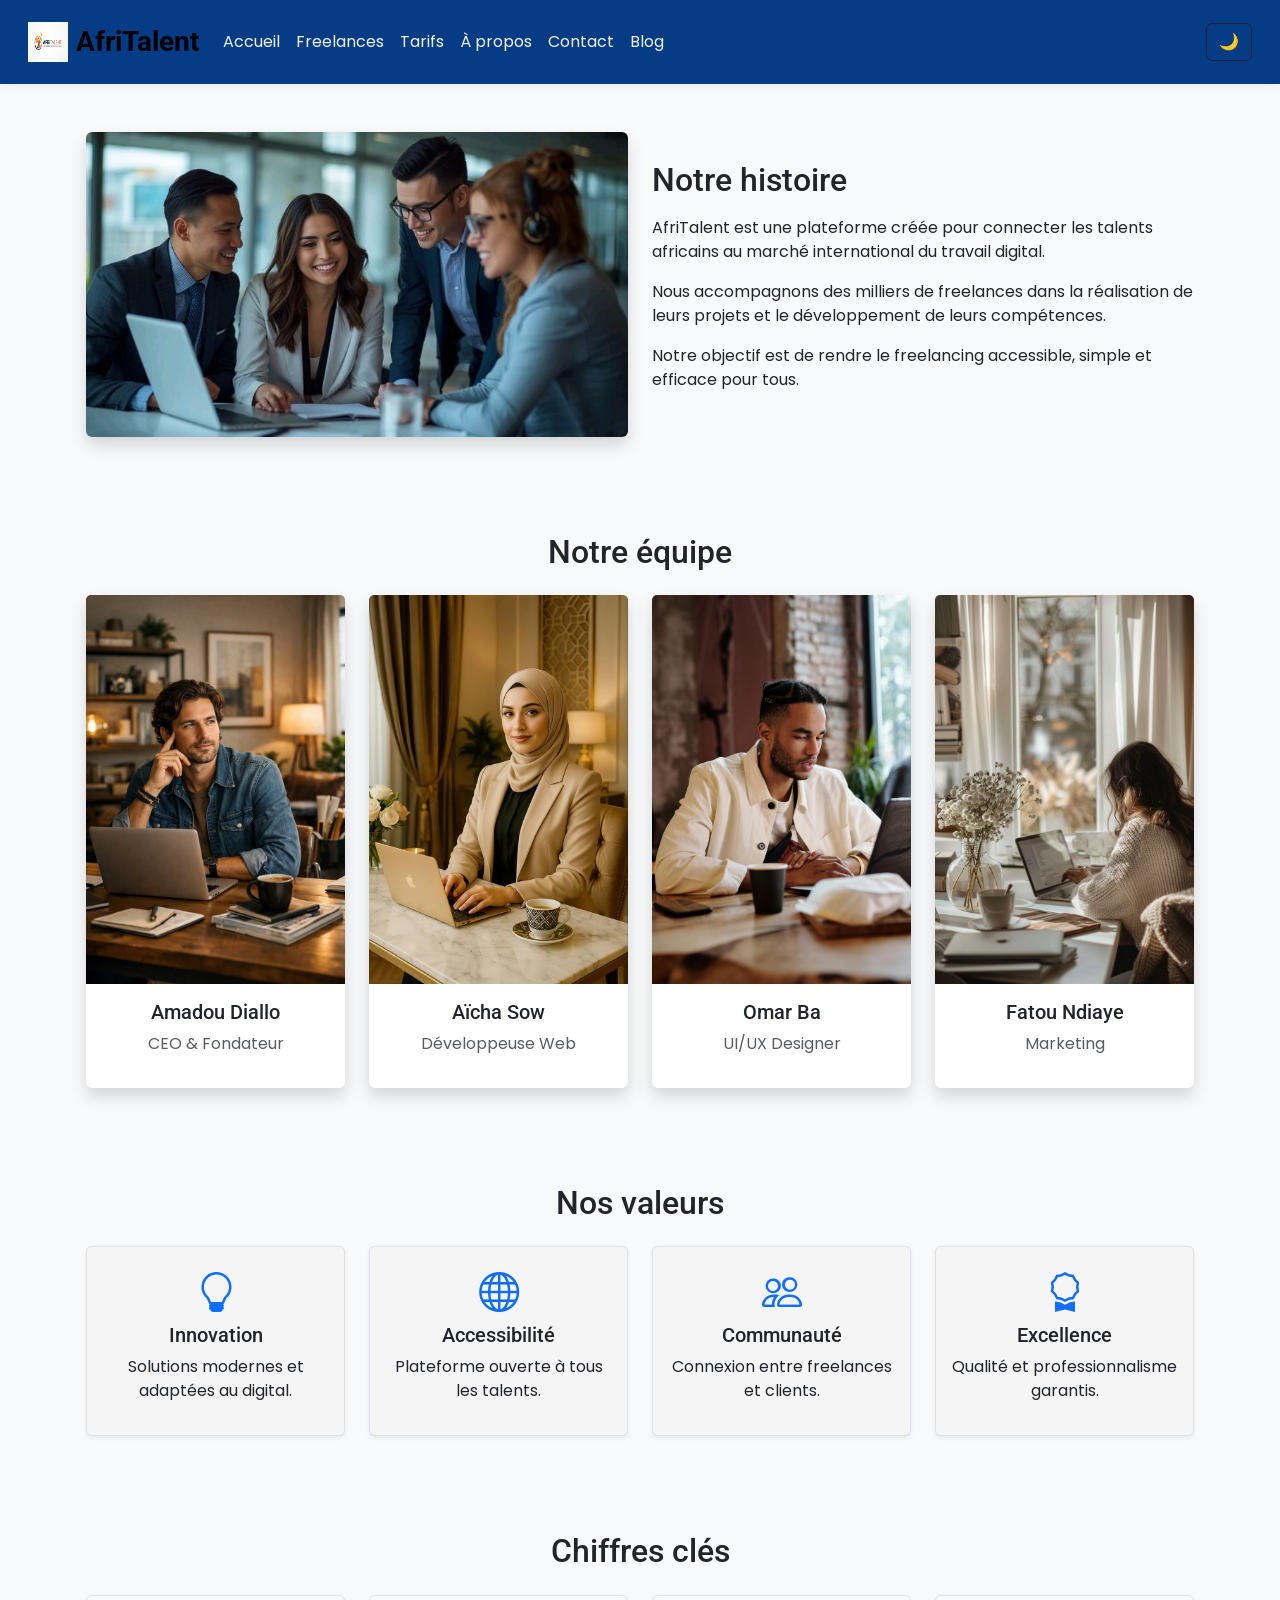
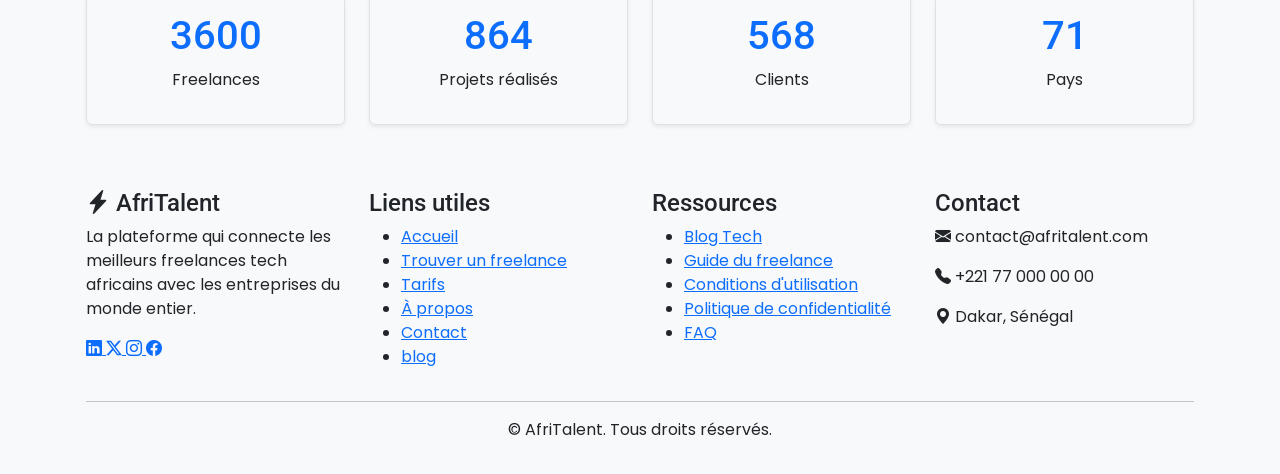
==== commit 17772a4b: "COMMIT 9 : Finalisation - corrections responsive, optimisation du code et commentaires" ====
--- a/about.html
+++ b/about.html
@@ -4,15 +4,18 @@
  <meta charset="UTF-8">
  <meta name="viewport" content="width=device-width, initial-scale=1.0">
  <title>AfriTalent — A Propos</title>
- <!-- Bootstrap 5 via CDN : feuille de style -->
+ <!-- Bootstrap 5  -->
  <link
 href="https://cdn.jsdelivr.net/npm/bootstrap@5.3.0/dist/css/bootstrap.min.css"
 rel="stylesheet">
+
  <!-- Votre feuille de style personnelle -->
  <link rel="stylesheet" href="css/style.css">
+ <!--Bootstrap icons-->
  <link rel="stylesheet" href="https://cdn.jsdelivr.net/npm/bootstrap-icons@1.11.3/font/bootstrap-icons.min.css">
 </head>
 <body>
+
  <!-- Le contenu de la page sera ajoute ici -->
 <nav class="navbar navbar-expand-lg bg-body-tertiary">
   <div class="container-fluid">
@@ -64,6 +67,7 @@
   </div>
 </nav>
 
+<!--histoire -->
 <main>
 <section class="container py-5">
 
--- a/css/style.css
+++ b/css/style.css
@@ -227,6 +227,15 @@
   box-shadow: 0 0 15px rgba(78, 130, 194, 0.3) !important;
 }
 
+.card {
+  transition: transform 0.3s ease, box-shadow 0.3s ease;
+}
+
+.card:hover {
+  transform: translateY(-8px);
+  box-shadow: 0 10px 25px rgba(0,0,0,0.2);
+}
+
 /* COMMIT 5  */
 
 /* TABLETTE (768px) */
@@ -333,4 +342,9 @@
   display: none;
 }
 
-
+/* commit 8 */
+.hide {
+  display: none !important;
+}
+
+
